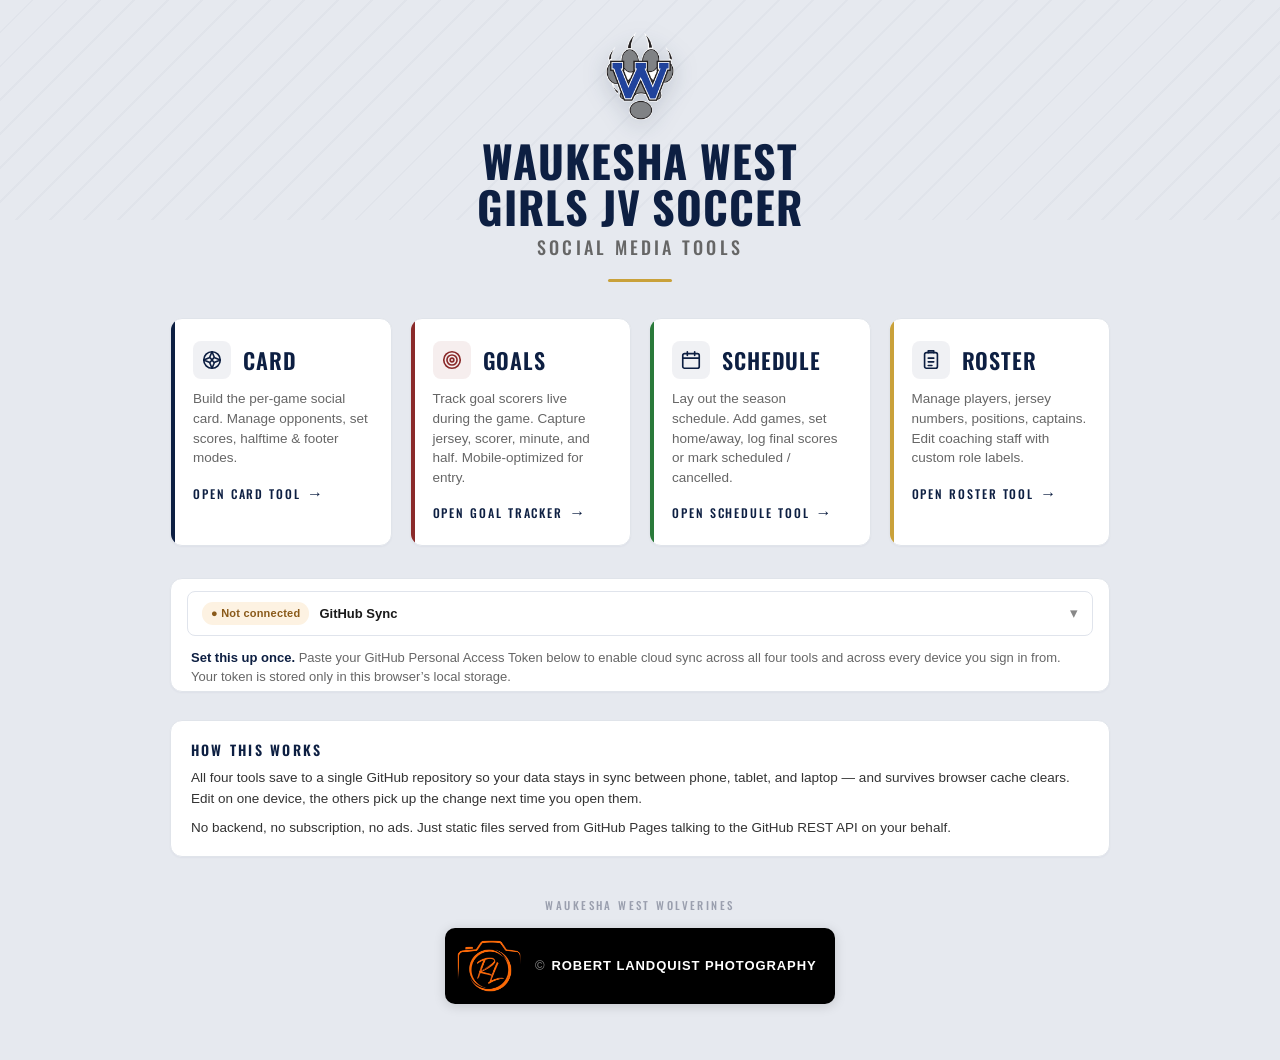
==== index.html @ 71e83a6a "Add files via upload multiple fixes and adding schedule venue and address" ====
<!DOCTYPE html>
<html lang="en">
<head>
<meta charset="UTF-8">
<meta name="viewport" content="width=device-width, initial-scale=1.0">
<title>WW Girls JV Soccer Tools</title>
<link rel="icon" type="image/png" href="./Logos/WaukeshaWest.png">
<link rel="manifest" href="./manifest.json">
<meta name="theme-color" content="#0d1f42">
<meta name="apple-mobile-web-app-capable" content="yes">
<meta name="apple-mobile-web-app-status-bar-style" content="black-translucent">
<meta name="apple-mobile-web-app-title" content="WW Soccer">
<link rel="apple-touch-icon" href="./Logos/WaukeshaWest.png">
<link href="https://fonts.googleapis.com/css2?family=Oswald:wght@400;500;600;700&display=swap" rel="stylesheet">
<style>
* { box-sizing: border-box; }

:root {
  /* Brand palette — matches the four tools so this page feels like
     part of the same product family. */
  --bg:        #e6e9ef;       /* page background, cool gray-blue */
  --surface:   #ffffff;       /* card surfaces */
  --ink:       #0d1f42;       /* deep navy — primary brand */
  --ink-2:     #1a3a6b;       /* navy hover */
  --accent:    #c9a13a;       /* varsity gold — sparingly, for stripes & marks */
  --good:      #2a7a3a;       /* success green */
  --tool-red:  #8a2a2a;       /* deep red — Goals tool's accent */
  --text:      #333333;       /* body text */
  --text-2:    #666666;       /* secondary text */
  --hint:      #9a9fae;       /* tertiary text & captions */
  --line:      #e0e4ea;       /* hairline borders */
  --line-2:    #c0cce0;       /* slightly darker borders for emphasis */
}

html, body {
  margin: 0;
  padding: 0;
  background: var(--bg);
  color: var(--text);
  /* Body uses a clean system stack so it stays crisp at small sizes;
     Oswald is reserved for display text where its character shines. */
  font-family: -apple-system, BlinkMacSystemFont, "Segoe UI", Roboto, sans-serif;
  font-size: 15px;
  line-height: 1.5;
  min-height: 100vh;
  -webkit-font-smoothing: antialiased;
}

/* Subtle diagonal stripe pattern at the very top — pays homage to
   athletic uniform piping without being loud. Sits behind the hero
   so it reads as texture, not pattern. */
body::before {
  content: '';
  position: fixed;
  top: 0; left: 0; right: 0;
  height: 220px;
  background:
    repeating-linear-gradient(
      135deg,
      transparent 0px,
      transparent 22px,
      rgba(13, 31, 66, 0.025) 22px,
      rgba(13, 31, 66, 0.025) 24px
    );
  pointer-events: none;
  z-index: 0;
}

.page {
  position: relative;
  z-index: 1;
  max-width: 980px;
  margin: 0 auto;
  padding: 32px 20px 48px;
}

/* ─── Hero ─────────────────────────────────────────────────────── */
.hero {
  text-align: center;
  margin-bottom: 36px;
}

.hero-paw {
  /* Pin height only — the source PNG is portrait, so forcing a square
     bounding box (e.g. width: 88px AND height: 88px) stretches it
     horizontally. Letting width auto-derive from the natural aspect
     ratio keeps the paw mark looking right whatever its true dimensions. */
  height: 88px;
  width: auto;
  margin: 0 auto 18px;
  display: block;
  /* Slight drop shadow grounds the mark so it doesn't float on the
     bg color; keeps everything feeling solid. */
  filter: drop-shadow(0 4px 12px rgba(13, 31, 66, 0.18));
}

.hero h1 {
  font-family: 'Oswald', sans-serif;
  font-weight: 700;
  font-size: clamp(28px, 6vw, 44px);
  letter-spacing: 0.02em;
  color: var(--ink);
  margin: 0 0 4px;
  line-height: 1.05;
  text-transform: uppercase;
}

.hero .subtitle {
  font-family: 'Oswald', sans-serif;
  font-weight: 500;
  font-size: clamp(14px, 2.5vw, 18px);
  letter-spacing: 0.18em;
  color: var(--text-2);
  text-transform: uppercase;
  margin: 0;
}

/* Gold rule under the title. Thin, short — varsity-detail energy
   without being a banner. */
.hero .rule {
  width: 64px;
  height: 3px;
  background: var(--accent);
  margin: 18px auto 0;
  border-radius: 2px;
}

/* ─── Tool tiles ───────────────────────────────────────────────── */
/* Grid scales from 1-up (mobile) → 2-up (tablet) → 4-up (desktop).
   We jump straight from 1 to 2 instead of forcing a cramped 4-across
   on narrow tablets. */
.tools {
  display: grid;
  grid-template-columns: 1fr;
  gap: 14px;
  margin-bottom: 32px;
}

@media (min-width: 560px) {
  .tools {
    grid-template-columns: repeat(2, 1fr);
    gap: 16px;
  }
}

@media (min-width: 900px) {
  .tools {
    grid-template-columns: repeat(4, 1fr);
    gap: 18px;
  }
}

.tile {
  display: block;
  background: var(--surface);
  border: 1px solid var(--line);
  border-radius: 12px;
  padding: 22px 22px 20px;
  text-decoration: none;
  color: inherit;
  position: relative;
  overflow: hidden;
  transition: transform 120ms ease, box-shadow 120ms ease, border-color 120ms ease;
  box-shadow: 0 1px 2px rgba(13, 31, 66, 0.04);
}

/* Each tile gets a thin colored accent strip on the left edge. The
   four colors loosely match the dominant element of each tool. */
.tile::before {
  content: '';
  position: absolute;
  left: 0; top: 0; bottom: 0;
  width: 4px;
  background: var(--ink);
}
.tile.t-card::before     { background: var(--ink); }
.tile.t-schedule::before { background: var(--good); }
.tile.t-roster::before   { background: var(--accent); }
.tile.t-goals::before    { background: var(--tool-red); }

.tile:hover, .tile:focus-visible {
  transform: translateY(-2px);
  box-shadow: 0 6px 16px rgba(13, 31, 66, 0.12);
  border-color: var(--line-2);
  outline: none;
}

.tile:active {
  transform: translateY(0);
  box-shadow: 0 1px 2px rgba(13, 31, 66, 0.04);
}

.tile-head {
  display: flex;
  align-items: center;
  gap: 12px;
  margin-bottom: 10px;
}

.tile-icon {
  width: 38px;
  height: 38px;
  flex-shrink: 0;
  display: grid;
  place-items: center;
  background: rgba(13, 31, 66, 0.06);
  color: var(--ink);
  border-radius: 8px;
}
.tile-icon svg { display: block; }

/* Goals tile gets a faint red-tinted icon background to echo its
   accent strip. The other three keep the navy-tinted default. */
.tile.t-goals .tile-icon {
  background: rgba(138, 42, 42, 0.08);
  color: var(--tool-red);
}

.tile-title {
  font-family: 'Oswald', sans-serif;
  font-weight: 600;
  font-size: 22px;
  letter-spacing: 0.04em;
  color: var(--ink);
  text-transform: uppercase;
  margin: 0;
  line-height: 1;
}

.tile-blurb {
  font-size: 13.5px;
  color: var(--text-2);
  margin: 0;
  line-height: 1.45;
}

.tile-cta {
  display: inline-flex;
  align-items: center;
  gap: 6px;
  margin-top: 14px;
  font-family: 'Oswald', sans-serif;
  font-weight: 500;
  font-size: 12px;
  letter-spacing: 0.16em;
  text-transform: uppercase;
  color: var(--ink);
}

.tile-cta::after {
  content: '→';
  font-family: -apple-system, BlinkMacSystemFont, sans-serif;
  font-size: 16px;
  transition: transform 160ms ease;
}

.tile:hover .tile-cta::after,
.tile:focus-visible .tile-cta::after {
  transform: translateX(3px);
}

/* ─── GH config panel host ─────────────────────────────────────── */
/* The panel itself is rendered by common.js (renderGitHubConfigPanel).
   We just give it a card-styled host so it feels intentional on the
   landing page rather than an afterthought. */
.config-host {
  background: var(--surface);
  border: 1px solid var(--line);
  border-radius: 12px;
  padding: 4px 16px;
  margin-bottom: 28px;
  box-shadow: 0 1px 2px rgba(13, 31, 66, 0.04);
}

.config-intro {
  font-size: 13px;
  color: var(--text-2);
  margin: 12px 4px 0;
  line-height: 1.5;
}

.config-intro strong {
  color: var(--ink);
  font-weight: 600;
}

/* ─── About / footer strip ─────────────────────────────────────── */
.about {
  background: var(--surface);
  border: 1px solid var(--line);
  border-radius: 12px;
  padding: 18px 20px;
  margin-bottom: 24px;
  box-shadow: 0 1px 2px rgba(13, 31, 66, 0.04);
}

.about h2 {
  font-family: 'Oswald', sans-serif;
  font-weight: 600;
  font-size: 14px;
  letter-spacing: 0.16em;
  text-transform: uppercase;
  color: var(--ink);
  margin: 0 0 8px;
}

.about p {
  margin: 0 0 8px;
  font-size: 13.5px;
  color: var(--text);
  line-height: 1.55;
}

.about p:last-child { margin-bottom: 0; }

.foot {
  text-align: center;
  font-family: 'Oswald', sans-serif;
  font-weight: 500;
  font-size: 11px;
  letter-spacing: 0.22em;
  text-transform: uppercase;
  color: var(--hint);
  padding: 12px 0;
}

.foot .dot {
  display: inline-block;
  width: 4px;
  height: 4px;
  background: var(--accent);
  border-radius: 50%;
  margin: 0 10px;
  vertical-align: middle;
}

/* ─── Toast container ─────────────────────────────────────────── */
/* common.js's toast() targets #toast-container if present. Including
   it here means the GH config panel can show feedback on save/test. */
#toast-container {
  position: fixed;
  bottom: 20px;
  right: 20px;
  z-index: 9999;
  display: flex;
  flex-direction: column;
  gap: 8px;
  pointer-events: none;
}

#toast-container > * { pointer-events: auto; }

/* ─── Site footer (tagline + photo credit) ─────────────────────
   Replaces the original single-line .foot. The credit pill is in
   document flow here (not fixed-position) — there's no editor /
   card horizontal split on the landing page so a fixed pill would
   feel out of place. */
.site-footer {
  display: flex;
  flex-direction: column;
  align-items: center;
  gap: 14px;
  padding: 16px 0 8px;
}
.site-footer .foot {
  margin: 0;
  padding: 0;
}
.site-footer .photo-credit {
  background: #000;
  border-radius: 10px;
  padding: 10px 18px 10px 10px;
  display: flex;
  align-items: center;
  gap: 12px;
  font-family: Arial, sans-serif;
  box-shadow: 0 2px 12px rgba(0,0,0,0.15);
}
.site-footer .photo-credit .rlp-logo {
  height: 56px;
  width: auto;
  display: block;
  flex-shrink: 0;
  border-radius: 6px;
}
.site-footer .photo-credit .rlp-text {
  font-size: 13px;
  color: rgba(255,255,255,0.85);
  letter-spacing: 0.05em;
}
.site-footer .photo-credit .rlp-copy {
  color: rgba(255,255,255,0.55);
  margin-right: 2px;
}
.site-footer .photo-credit .rlp-name {
  font-weight: 700;
  color: #fff;
  text-transform: uppercase;
  letter-spacing: 0.07em;
}
</style>
</head>
<body>

<div class="page">

  <!-- ─── Hero ─────────────────────────────────────────────── -->
  <header class="hero">
    <img src="./Logos/WaukeshaWest.png" alt="Waukesha West paw mark" class="hero-paw">
    <h1>Waukesha West<br>Girls JV Soccer</h1>
    <p class="subtitle">Social Media Tools</p>
    <div class="rule"></div>
  </header>

  <!-- ─── Four tool tiles ──────────────────────────────────── -->
  <nav class="tools" aria-label="Social media tools">

    <!-- Card maker — owns teams.json (opponents + per-game footer/halftime
         modes, spine text). Reads goals.json for scorer rendering. -->
    <a href="./GirlsJVSoccerCard.html" class="tile t-card">
      <div class="tile-head">
        <div class="tile-icon" aria-hidden="true">
          <!-- Inline SVG: simple soccer-ball mark -->
          <svg width="22" height="22" viewBox="0 0 24 24" fill="none" stroke="currentColor" stroke-width="1.8" stroke-linecap="round" stroke-linejoin="round">
            <circle cx="12" cy="12" r="9"></circle>
            <path d="M12 3 L14.5 9 L12 12 L9.5 9 Z M12 12 L14.5 15 L12 21 L9.5 15 Z M3 12 L9 9.5 L9.5 9 M21 12 L15 9.5 L14.5 9 M3 12 L9 14.5 L9.5 15 M21 12 L15 14.5 L14.5 15"></path>
          </svg>
        </div>
        <h2 class="tile-title">Card</h2>
      </div>
      <p class="tile-blurb">
        Build the per-game social card. Manage opponents, set scores,
        halftime &amp; footer modes.
      </p>
      <span class="tile-cta">Open card tool</span>
    </a>

    <!-- Goals tracker — owns goals.json (per-goal entries with player,
         minute, half). Reads roster.json + schedule.json read-only.
         Card tool reads goals.json to render scorer lists.
         Sits second in the order because it pairs naturally with Card:
         track goals during the game, then build the post-game card. -->
    <a href="./GirlsJVSoccerGoals.html" class="tile t-goals">
      <div class="tile-head">
        <div class="tile-icon" aria-hidden="true">
          <!-- Inline SVG: target / goal-net mark -->
          <svg width="22" height="22" viewBox="0 0 24 24" fill="none" stroke="currentColor" stroke-width="1.8" stroke-linecap="round" stroke-linejoin="round">
            <circle cx="12" cy="12" r="9"></circle>
            <circle cx="12" cy="12" r="5.5"></circle>
            <circle cx="12" cy="12" r="2"></circle>
          </svg>
        </div>
        <h2 class="tile-title">Goals</h2>
      </div>
      <p class="tile-blurb">
        Track goal scorers live during the game. Capture jersey,
        scorer, minute, and half. Mobile-optimized for entry.
      </p>
      <span class="tile-cta">Open goal tracker</span>
    </a>

    <!-- Schedule maker — owns schedule.json (games[], layout). Reads
         teams.json read-only for the opponent picker. -->
    <a href="./GirlsJVSoccerSchedule.html" class="tile t-schedule">
      <div class="tile-head">
        <div class="tile-icon" aria-hidden="true">
          <!-- Inline SVG: calendar mark -->
          <svg width="22" height="22" viewBox="0 0 24 24" fill="none" stroke="currentColor" stroke-width="1.8" stroke-linecap="round" stroke-linejoin="round">
            <rect x="3" y="5" width="18" height="16" rx="2"></rect>
            <path d="M3 10 H21"></path>
            <path d="M8 3 V7 M16 3 V7"></path>
          </svg>
        </div>
        <h2 class="tile-title">Schedule</h2>
      </div>
      <p class="tile-blurb">
        Lay out the season schedule. Add games, set home/away, log
        final scores or mark scheduled / cancelled.
      </p>
      <span class="tile-cta">Open schedule tool</span>
    </a>

    <!-- Roster maker — owns roster.json (players[], coaches[],
         layout). Reads no other shared file. -->
    <a href="./GirlsJVSoccerRoster.html" class="tile t-roster">
      <div class="tile-head">
        <div class="tile-icon" aria-hidden="true">
          <!-- Inline SVG: roster / clipboard mark -->
          <svg width="22" height="22" viewBox="0 0 24 24" fill="none" stroke="currentColor" stroke-width="1.8" stroke-linecap="round" stroke-linejoin="round">
            <rect x="5" y="4" width="14" height="17" rx="2"></rect>
            <path d="M9 4 V2 H15 V4"></path>
            <path d="M9 10 H15 M9 14 H15 M9 18 H13"></path>
          </svg>
        </div>
        <h2 class="tile-title">Roster</h2>
      </div>
      <p class="tile-blurb">
        Manage players, jersey numbers, positions, captains. Edit
        coaching staff with custom role labels.
      </p>
      <span class="tile-cta">Open roster tool</span>
    </a>

  </nav>

  <!-- ─── Shared GitHub config panel ──────────────────────────── -->
  <!-- common.js mounts the same collapsible panel each tool uses,
       so configuring the PAT here works for all four tools too
       (they share localStorage on this origin). -->
  <section class="config-host" aria-label="GitHub sync configuration">
    <div id="gh-config-mount"></div>
    <p class="config-intro">
      <strong>Set this up once.</strong> Paste your GitHub Personal Access
      Token below to enable cloud sync across all four tools and across
      every device you sign in from. Your token is stored only in this
      browser&rsquo;s local storage.
    </p>
  </section>

  <!-- ─── About strip ─────────────────────────────────────────── -->
  <section class="about">
    <h2>How this works</h2>
    <p>
      All four tools save to a single GitHub repository so your data
      stays in sync between phone, tablet, and laptop &mdash; and survives
      browser cache clears. Edit on one device, the others pick up the
      change next time you open them.
    </p>
    <p>
      No backend, no subscription, no ads. Just static files served from
      GitHub Pages talking to the GitHub REST API on your behalf.
    </p>
  </section>

  <footer class="site-footer">
    <p class="foot">
      Waukesha West Wolverines
    </p>
    <div class="photo-credit">
      <img src="./Logos/RobertLandquistPhotography.png" alt="" class="rlp-logo">
      <span class="rlp-text"><span class="rlp-copy">&copy;</span> <span class="rlp-name">Robert Landquist Photography</span></span>
    </div>
  </footer>

</div>

<div id="toast-container"></div>

<!-- ─── Mount the shared GitHub config panel ──────────────────── -->
<!-- common.js renders the panel into #gh-config-mount, exposes
     WWCommon.toast for any feedback the panel needs to surface, and
     reads/writes the same localStorage keys the four tools use. -->
<script src="./common.js"></script>
<script>
document.addEventListener('DOMContentLoaded', function() {
  if (window.WWCommon && typeof WWCommon.renderGitHubConfigPanel === 'function') {
    var mount = document.getElementById('gh-config-mount');
    if (mount) WWCommon.renderGitHubConfigPanel(mount);
  }
});
</script>

<!-- ─── Service worker registration ──────────────────────────── -->
<!-- Caches the five-page app shell + opponent logos so the tools
     load when offline. Data still flows through localStorage when
     GitHub is unreachable, courtesy of common.js's existing fallback. -->
<script>
if ('serviceWorker' in navigator) {
  window.addEventListener('load', function() {
    navigator.serviceWorker.register('./sw.js').catch(function() {
      /* PWA features just don't activate; the page still works. */
    });
  });
}
</script>

</body>
</html>
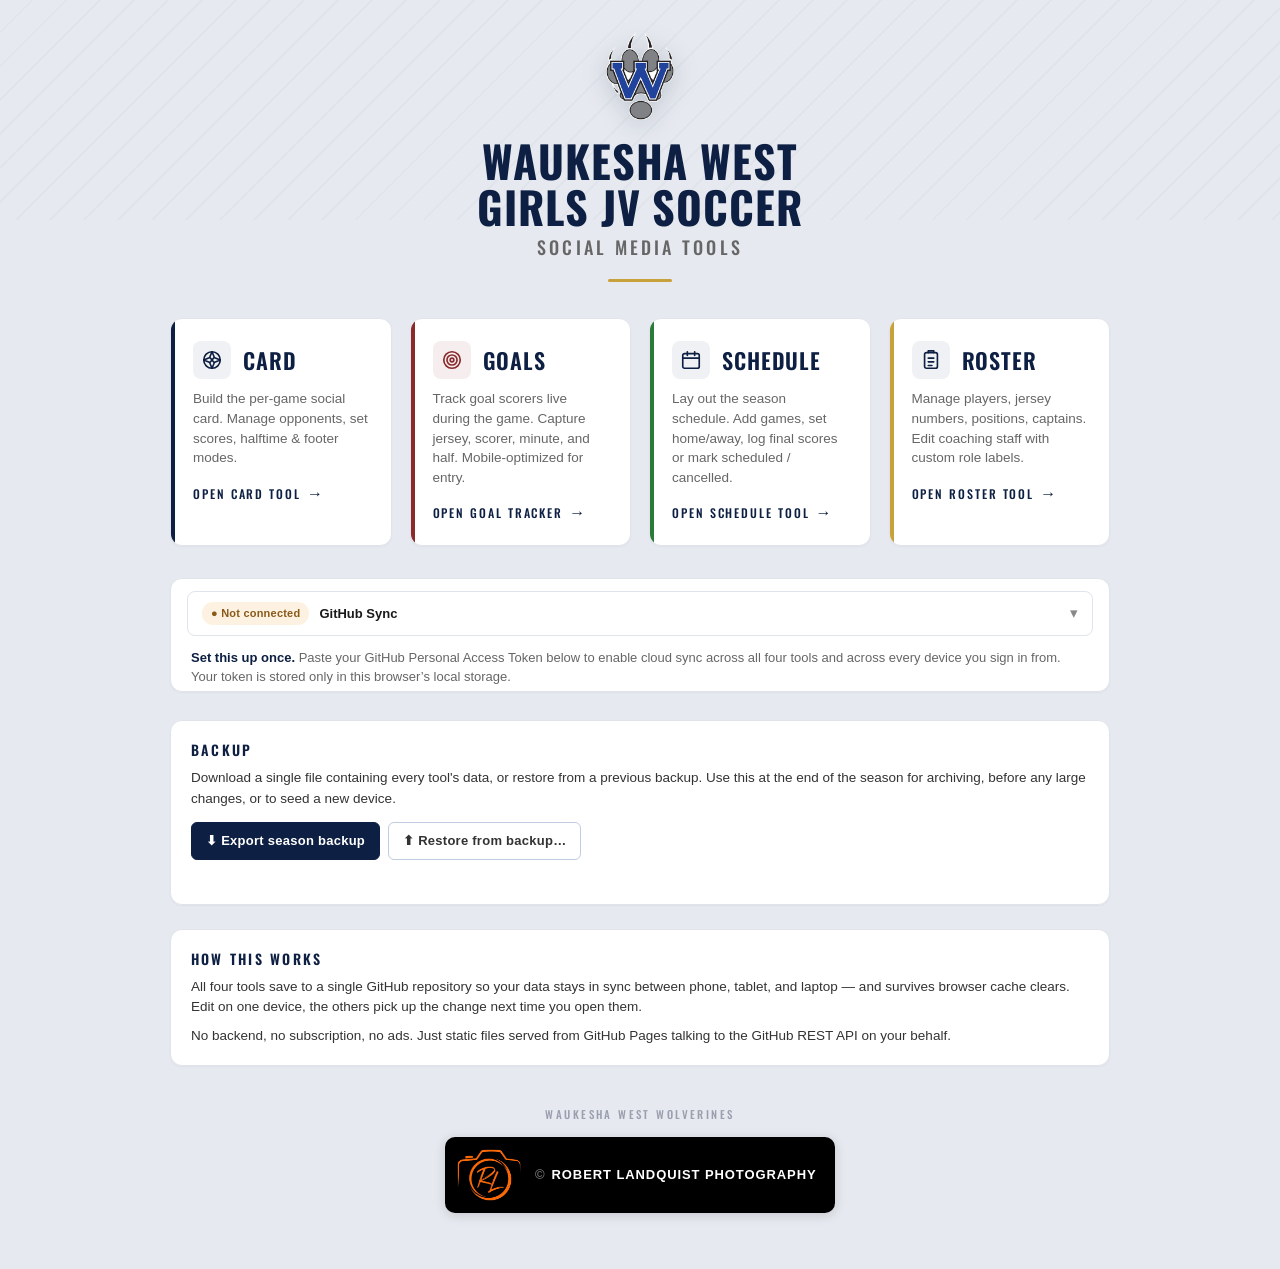
==== commit 24bba814: "Add files via upload Add cross-tab sync, drift hint, last-synced display, backup/restore, build date" ====
--- a/index.html
+++ b/index.html
@@ -1,4 +1,5 @@
 <!DOCTYPE html>
+<!-- Build: 2026-05-08 -->
 <html lang="en">
 <head>
 <meta charset="UTF-8">
@@ -312,6 +313,68 @@
 }
 
 .about p:last-child { margin-bottom: 0; }
+
+/* ─── Backup / restore strip ─────────────────────────────────────
+   Uses the same card-shape as .about; gets a deep-navy primary
+   button for export and a ghost button for import. The hidden file
+   input is triggered programmatically from the import button so we
+   keep the visible UI clean. */
+.backup {
+  background: var(--surface);
+  border: 1px solid var(--line);
+  border-radius: 12px;
+  padding: 18px 20px;
+  margin-bottom: 24px;
+  box-shadow: 0 1px 2px rgba(13, 31, 66, 0.04);
+}
+.backup h2 {
+  font-family: 'Oswald', sans-serif;
+  font-weight: 600;
+  font-size: 14px;
+  letter-spacing: 0.16em;
+  text-transform: uppercase;
+  color: var(--ink);
+  margin: 0 0 8px;
+}
+.backup p {
+  margin: 0 0 12px;
+  font-size: 13.5px;
+  color: var(--text);
+  line-height: 1.55;
+}
+.backup-actions {
+  display: flex;
+  gap: 8px;
+  flex-wrap: wrap;
+}
+.backup-btn {
+  font-family: inherit;
+  font-size: 13px;
+  font-weight: 600;
+  padding: 9px 14px;
+  border-radius: 6px;
+  cursor: pointer;
+  border: 1px solid var(--line-2);
+  background: #fff;
+  color: var(--text);
+  letter-spacing: 0.02em;
+  min-height: 38px;
+}
+.backup-btn:hover { background: #f5f7fa; }
+.backup-btn.primary {
+  background: var(--ink);
+  color: #fff;
+  border-color: var(--ink);
+}
+.backup-btn.primary:hover { background: var(--ink-2); }
+.backup-btn:disabled { opacity: 0.5; cursor: not-allowed; }
+.backup-status {
+  font-size: 12px;
+  color: var(--text-2);
+  margin-top: 10px;
+  min-height: 16px;
+  font-style: italic;
+}
 
 .foot {
   text-align: center;
@@ -517,6 +580,36 @@
     </p>
   </section>
 
+  <!-- ─── Backup / restore strip ──────────────────────────────────
+       Bundles all four JSONs (teams, goals, schedule, roster) into a
+       single download for end-of-season archiving and disaster
+       recovery. Restore re-loads from a backup file with explicit
+       per-file confirmation so a user can recover one without
+       overwriting the others. Both operations go through the
+       running tools' save path (via WWCommon.saveJson) so the SHA
+       cache, sync-time bookkeeping, and conflict detection all do
+       the right thing. -->
+  <section class="backup" aria-label="Season backup">
+    <h2>Backup</h2>
+    <p>
+      Download a single file containing every tool's data, or
+      restore from a previous backup. Use this at the end of the
+      season for archiving, before any large changes, or to seed
+      a new device.
+    </p>
+    <div class="backup-actions">
+      <button type="button" class="backup-btn primary" id="export-btn">
+        ⬇ Export season backup
+      </button>
+      <button type="button" class="backup-btn" id="import-btn">
+        ⬆ Restore from backup&hellip;
+      </button>
+      <input type="file" id="import-file"
+             accept=".json,application/json" hidden>
+    </div>
+    <div class="backup-status" id="backup-status"></div>
+  </section>
+
   <!-- ─── About strip ─────────────────────────────────────────── -->
   <section class="about">
     <h2>How this works</h2>
@@ -560,6 +653,216 @@
 });
 </script>
 
+<!-- ─── Backup / restore wiring ─────────────────────────────── -->
+<!-- Export bundles teams.json + goals.json + schedule.json +
+     roster.json into one file the user can download. Restore reads
+     such a file back, confirms per-file before overwriting, and
+     pushes through WWCommon.saveJson so the SHA cache, sync-time
+     bookkeeping, and conflict detection all stay coherent.
+
+     The four LS_*_KEY values mirror what each tool uses internally
+     (kept inline here rather than imported because each tool's HTML
+     keeps them as locals — duplicating four short strings is cheaper
+     than refactoring the API surface). -->
+<script>
+(function() {
+  'use strict';
+
+  var FILES = [
+    { filename: 'teams.json',    lsKey: 'ww-soccer-opponents-v1', label: 'Teams + conferences' },
+    { filename: 'goals.json',    lsKey: 'ww-soccer-goals-v1',     label: 'Goals tracked' },
+    { filename: 'schedule.json', lsKey: 'ww-soccer-schedule-v1',  label: 'Schedule' },
+    { filename: 'roster.json',   lsKey: 'ww-soccer-roster-v1',    label: 'Roster + coaches' }
+  ];
+  var BACKUP_VERSION = 1;
+
+  function setStatus(msg, kind) {
+    var el = document.getElementById('backup-status');
+    if (!el) return;
+    el.textContent = msg || '';
+    el.style.color = (kind === 'error') ? '#a33' :
+                     (kind === 'ok')    ? '#2a7a3a' :
+                                          '';
+  }
+
+  function disableActions(disabled) {
+    var ex = document.getElementById('export-btn');
+    var im = document.getElementById('import-btn');
+    if (ex) ex.disabled = disabled;
+    if (im) im.disabled = disabled;
+  }
+
+  /* ─── Export ──────────────────────────────────────────────────
+     Pulls each file via WWCommon.loadJson — same code path the
+     tools use, so the user always gets the freshest data the
+     browser knows about (GitHub if reachable, localStorage
+     fallback otherwise). Bundles into a single envelope JSON,
+     triggers a download. */
+  function exportBackup() {
+    if (!window.WWCommon) {
+      setStatus('common.js not loaded — backup unavailable', 'error');
+      return;
+    }
+    disableActions(true);
+    setStatus('Gathering files…');
+    var envelope = {
+      backupVersion: BACKUP_VERSION,
+      exportedAt:    new Date().toISOString(),
+      source:        'WW-Girls-JV-Soccer landing page',
+      files:         {}
+    };
+    var loads = FILES.map(function(spec) {
+      return WWCommon.loadJson(spec.filename, spec.lsKey)
+        .then(function(result) {
+          envelope.files[spec.filename] = (result && result.data) ? result.data : null;
+        })
+        .catch(function() {
+          envelope.files[spec.filename] = null;
+        });
+    });
+    Promise.all(loads).then(function() {
+      var present = Object.keys(envelope.files).filter(function(k) {
+        return envelope.files[k] != null;
+      });
+      if (present.length === 0) {
+        setStatus('Nothing to export — no data found in any file', 'error');
+        disableActions(false);
+        return;
+      }
+      var blob = new Blob([JSON.stringify(envelope, null, 2)], { type: 'application/json' });
+      var url  = URL.createObjectURL(blob);
+      var a    = document.createElement('a');
+      var date = new Date().toISOString().slice(0, 10);
+      a.href = url;
+      a.download = 'ww-soccer-backup-' + date + '.json';
+      document.body.appendChild(a);
+      a.click();
+      document.body.removeChild(a);
+      setTimeout(function() { URL.revokeObjectURL(url); }, 1000);
+      setStatus('Exported ' + present.length + ' file' +
+                (present.length === 1 ? '' : 's') +
+                ' (' + present.join(', ') + ')', 'ok');
+      disableActions(false);
+    });
+  }
+
+  /* ─── Import ──────────────────────────────────────────────────
+     Reads the user-selected file, validates the envelope, then
+     prompts per non-empty file before overwriting. Each accepted
+     file is pushed through WWCommon.saveJson so the GitHub commit,
+     SHA cache update, sync-time, and broadcast all happen exactly
+     as if the owning tool had saved it.
+
+     Conflict handling: saveJson surfaces the standard conflict
+     dialog if the remote moved ahead — the user picks Keep mine
+     (force-write the backup), Load theirs (skip this file), or
+     Cancel. */
+  function importBackup() {
+    var input = document.getElementById('import-file');
+    if (input) input.click();
+  }
+
+  function onImportFileChosen(file) {
+    if (!file) return;
+    if (!window.WWCommon) {
+      setStatus('common.js not loaded — restore unavailable', 'error');
+      return;
+    }
+    var reader = new FileReader();
+    reader.onerror = function() { setStatus('Could not read file', 'error'); };
+    reader.onload = function() {
+      var envelope;
+      try { envelope = JSON.parse(reader.result); }
+      catch (e) { setStatus('Not a valid backup file (JSON parse failed)', 'error'); return; }
+      if (!envelope || typeof envelope !== 'object' || !envelope.files) {
+        setStatus('Not a valid backup file (missing files block)', 'error');
+        return;
+      }
+      var available = FILES.filter(function(spec) {
+        return envelope.files[spec.filename] != null;
+      });
+      if (!available.length) {
+        setStatus('Backup contained no recognized files', 'error');
+        return;
+      }
+      var summary = available.map(function(s) { return '• ' + s.label; }).join('\n');
+      var when = envelope.exportedAt ? ('\n\nBackup exported: ' + envelope.exportedAt) : '';
+      var go = confirm(
+        'Restore from backup?\n\n' +
+        'You\'ll be asked separately for each file before it overwrites.\n\n' +
+        'Files in this backup:\n' + summary + when
+      );
+      if (!go) { setStatus('Restore cancelled', ''); return; }
+      runImport(available, envelope);
+    };
+    reader.readAsText(file);
+  }
+
+  function runImport(available, envelope) {
+    disableActions(true);
+    setStatus('Restoring…');
+    /* Sequential save to avoid hammering GitHub with four concurrent
+       PUTs (which can self-induce 409s). */
+    var idx = 0;
+    var restored = [], skipped = [], failed = [];
+    function next() {
+      if (idx >= available.length) {
+        var msg = 'Restored ' + restored.length + '/' + available.length + ' file' +
+                  (available.length === 1 ? '' : 's') + '.';
+        if (skipped.length) msg += ' Skipped: ' + skipped.join(', ') + '.';
+        if (failed.length)  msg += ' Failed: '  + failed.join(', ')  + '.';
+        setStatus(msg, failed.length ? 'error' : 'ok');
+        disableActions(false);
+        return;
+      }
+      var spec = available[idx++];
+      var data = envelope.files[spec.filename];
+      var ok = confirm(
+        'Restore ' + spec.label + ' (' + spec.filename + ')?\n\n' +
+        'This will overwrite your current ' + spec.filename + ' both ' +
+        'locally and on GitHub.'
+      );
+      if (!ok) { skipped.push(spec.filename); next(); return; }
+      WWCommon.saveJson(spec.filename, spec.lsKey, data, 'Backup restore')
+        .then(function(result) {
+          var ok = result && (result.action === 'saved' ||
+                              result.action === 'saved-local-only' ||
+                              result.action === 'conflict-forced');
+          if (ok) restored.push(spec.filename);
+          else if (result && result.action === 'cancelled') skipped.push(spec.filename);
+          else if (result && result.action === 'conflict-reloaded') skipped.push(spec.filename);
+          else failed.push(spec.filename);
+          next();
+        })
+        .catch(function() {
+          failed.push(spec.filename);
+          next();
+        });
+    }
+    next();
+  }
+
+  /* Wire buttons + file input on DOM ready. */
+  function init() {
+    var ex = document.getElementById('export-btn');
+    var im = document.getElementById('import-btn');
+    var fi = document.getElementById('import-file');
+    if (ex) ex.addEventListener('click', exportBackup);
+    if (im) im.addEventListener('click', importBackup);
+    if (fi) fi.addEventListener('change', function() {
+      var f = fi.files && fi.files[0];
+      onImportFileChosen(f);
+      fi.value = ''; /* allow re-selecting the same file */
+    });
+  }
+  if (document.readyState === 'loading') {
+    document.addEventListener('DOMContentLoaded', init);
+  } else {
+    init();
+  }
+})();
+</script>
+
 <!-- ─── Service worker registration ──────────────────────────── -->
 <!-- Caches the five-page app shell + opponent logos so the tools
      load when offline. Data still flows through localStorage when
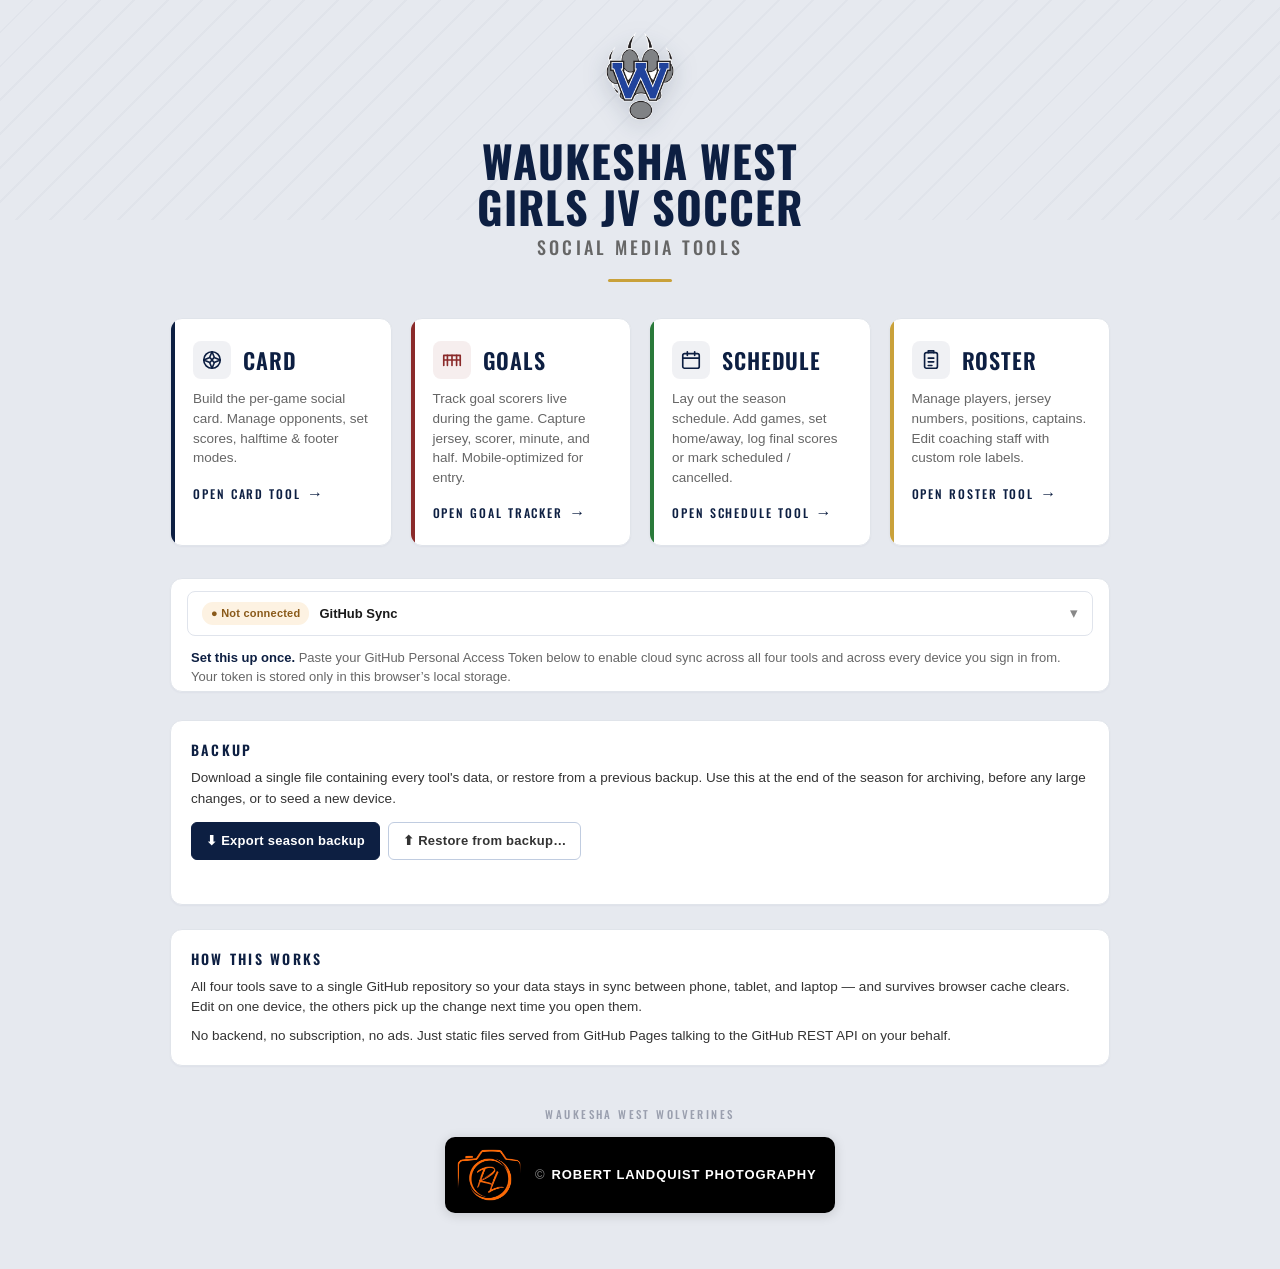
==== commit 965568d6: "Add files via upload changed goals menu icon to a soccer net" ====
--- a/index.html
+++ b/index.html
@@ -460,6 +460,16 @@
   color: #fff;
   text-transform: uppercase;
   letter-spacing: 0.07em;
+}
+
+/* Mobile: shrink the credit pill so the text doesn't wrap on narrow
+   phones. Matches the Card/Schedule/Roster mobile sizing. */
+@media (max-width: 900px) {
+  .site-footer .photo-credit {
+    padding: 6px 12px 6px 6px;
+  }
+  .site-footer .photo-credit .rlp-logo { height: 36px; }
+  .site-footer .photo-credit .rlp-text { font-size: 10px; }
 }
 </style>
 </head>
@@ -506,11 +516,10 @@
     <a href="./GirlsJVSoccerGoals.html" class="tile t-goals">
       <div class="tile-head">
         <div class="tile-icon" aria-hidden="true">
-          <!-- Inline SVG: target / goal-net mark -->
+          <!-- Inline SVG: soccer goal frame with net mesh -->
           <svg width="22" height="22" viewBox="0 0 24 24" fill="none" stroke="currentColor" stroke-width="1.8" stroke-linecap="round" stroke-linejoin="round">
-            <circle cx="12" cy="12" r="9"></circle>
-            <circle cx="12" cy="12" r="5.5"></circle>
-            <circle cx="12" cy="12" r="2"></circle>
+            <path d="M3 18 L3 7 L21 7 L21 18"></path>
+            <path d="M7 7 L7 18 M12 7 L12 18 M17 7 L17 18 M3 12 L21 12"></path>
           </svg>
         </div>
         <h2 class="tile-title">Goals</h2>
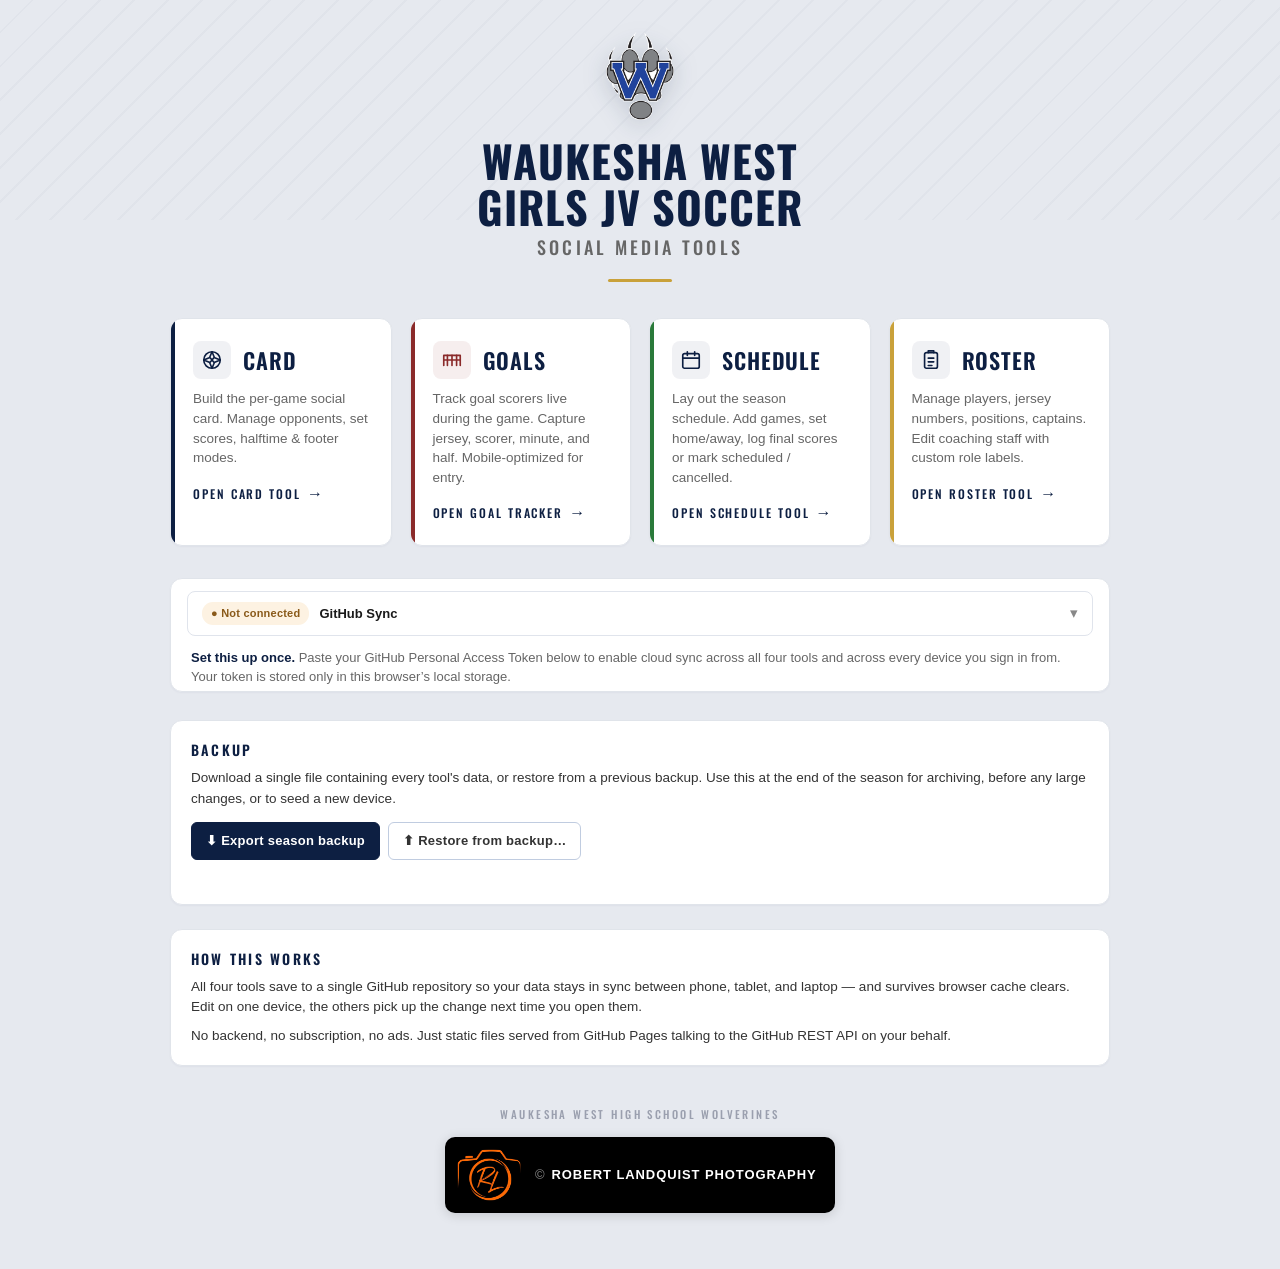
==== commit a6e95de7: "Update index.html" ====
--- a/index.html
+++ b/index.html
@@ -636,7 +636,7 @@
 
   <footer class="site-footer">
     <p class="foot">
-      Waukesha West Wolverines
+      Waukesha West High School Wolverines
     </p>
     <div class="photo-credit">
       <img src="./Logos/RobertLandquistPhotography.png" alt="" class="rlp-logo">
